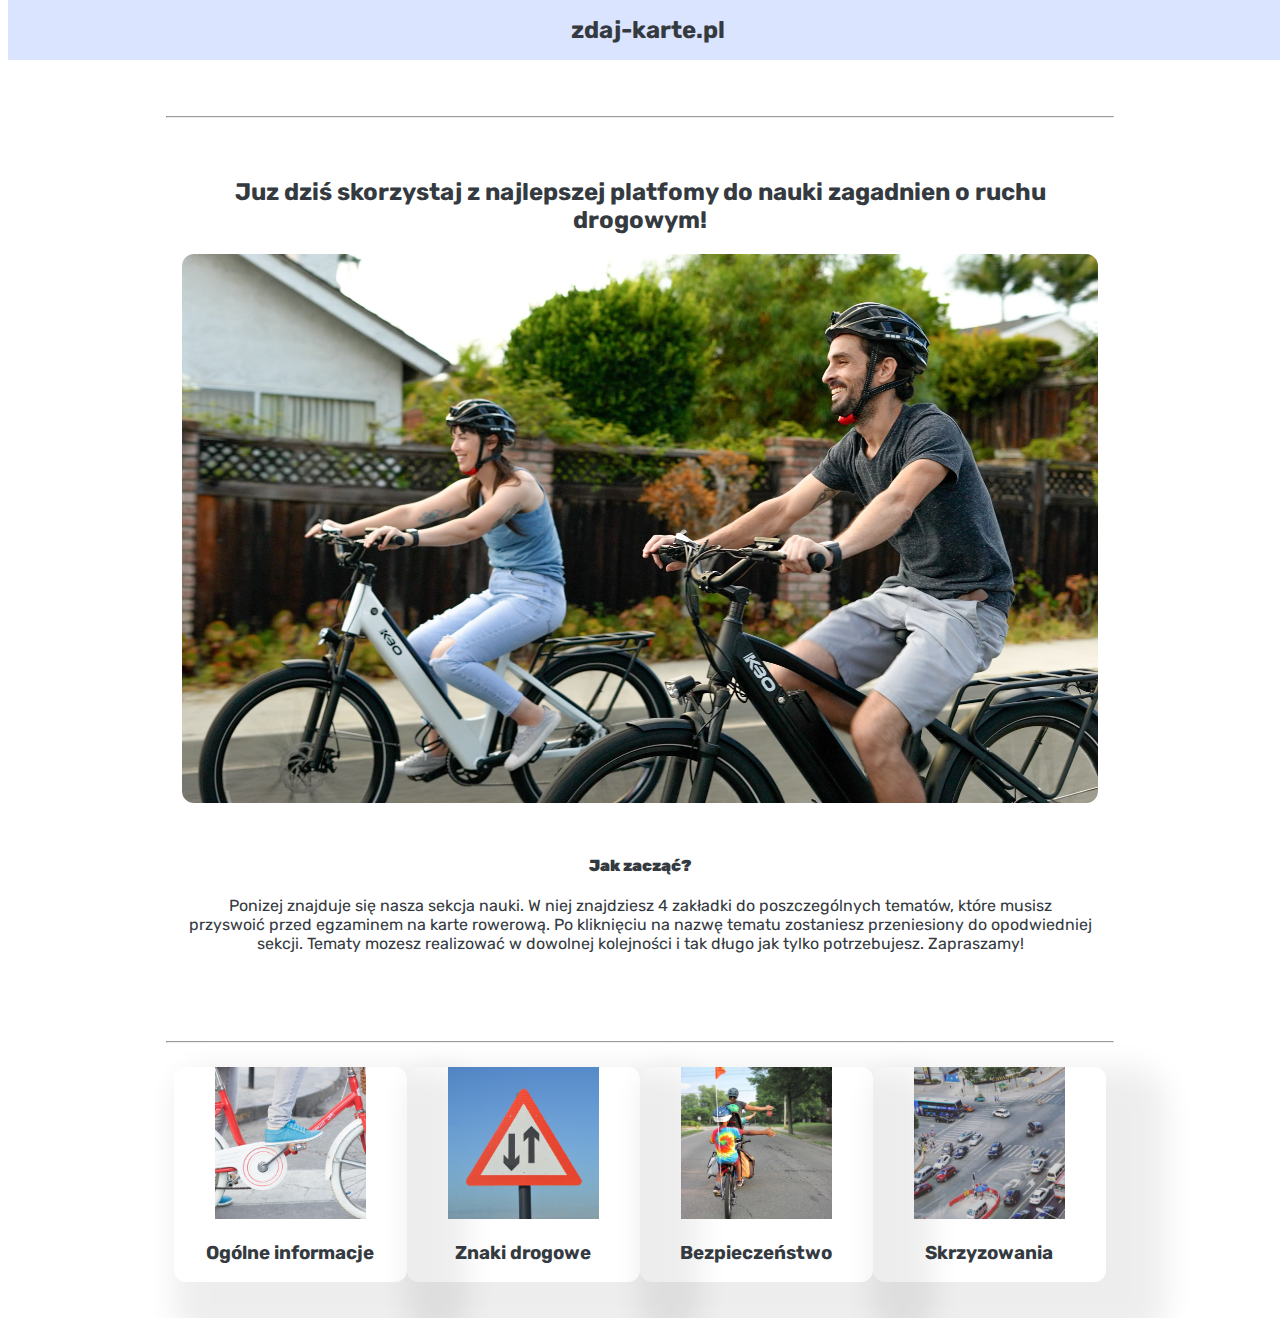
==== index.html @ ce8403a0 "pierwsze dodanie" ====
<!DOCTYPE html>
<html>
  <head>
    <title>zdaj-karte.pl</title>
    <meta charset="UTF-8" />
    <meta name="viewport" content="width=device-width, initial-scale=1" />
    <link rel="stylesheet" href="style.css" />
    <link
      href="https://fonts.googleapis.com/css2?family=Rubik:wght@400;500;600;700&display=swap"
      rel="stylesheet"
    />
  </head>
  <body>
    <!-- Górny pasek -->
    <div class="gorny_pasek">
      <div class="logo">
        <a href="index.html"
          ><div class="logo_link"><b>zdaj-karte.pl</b></div></a
        >
      </div>
    </div>

    <div class="kontener">
      <!-- Sekcja pierwsza -->
      <hr id="inf_przerwa" />
      <div class="informacja">
        <h2>
          Juz dziś skorzystaj z najlepszej platfomy do nauki zagadnien o ruchu
          drogowym!
        </h2>
        <img
          src="src/tlo.jpg"
          alt="Me"
          class="zdjecie"
          width="1200"
          height="533"
        />
        <div class="informacje_tekst">
          <h4><b>Jak zacząć?</b></h4>
          <p>
            Ponizej znajduje się nasza sekcja nauki. W niej znajdziesz 4
            zakładki do poszczególnych tematów, które musisz przyswoić przed
            egzaminem na karte rowerową. Po kliknięciu na nazwę tematu
            zostaniesz przeniesiony do opodwiedniej sekcji. Tematy mozesz
            realizować w dowolnej kolejności i tak długo jak tylko potrzebujesz.
            Zapraszamy!
          </p>
        </div>
      </div>
      <hr />

      <!-- Sekcja druga-->
      <div class="siatka_wyboru przestrzen_komorki" id="food">
        <div class="cztery-kol">
          <img src="src/ogolne_inf.jpg" alt="Sandwich" style="width: 70%" />
          <a href="ogolne.html"> <h3>Ogólne informacje</h3></a>
        </div>
        <div class="cztery-kol">
          <img src="src/znaki.jpg" alt="Steak" style="width: 70%" />
          <a href="znaki.html"> <h3>Znaki drogowe</h3></a>
        </div>
        <div class="cztery-kol">
          <img src="src/bezpieczenstwo.jpg" alt="Sandwich" style="width: 70%" />
          <a href="bezpieczenstwo.html"> <h3>Bezpieczeństwo</h3></a>
        </div>
        <div class="cztery-kol">
          <img src="src/skrzyzyzowania.jpg" alt="Steak" style="width: 70%" />
          <a href="skrzyzowania.html"> <h3>Skrzyzowania</h3></a>
        </div>
      </div>
    </div>
  </body>
</html>
---- style.css ----
/*--- OGÓLNE STYLE - nie ruszać!!! ---*/
html {
  box-sizing: border-box;
}
*,
*:before,
*:after {
  box-sizing: inherit;
}

body,
h1,
h2,
h3,
h4,
h5,
h6 {
  font-family: "Rubik", sans-serif;
  color: #343a40;
}

.kontener {
  transition: margin-left 0.4s;
  margin-left: auto;
  margin-right: auto;
  max-width: 980px;
  margin-top: 100px;
  padding: 8px 16px !important;
}

/*--- GÓRNY PASEK ---*/
.gorny_pasek {
  position: fixed;
  width: 100%;
  z-index: 1;
  top: 0;
}

.logo {
  background-color: #dbe4ff !important;
  font-size: 24px !important;
  margin: auto;
}

.logo_link {
  text-align: center !important;
  padding-top: 16px !important;
  padding-bottom: 16px !important;
}

/*--- CZEŚĆ INFORMACYJNA ---*/
.informacja {
  padding: 0.01em 16px;
  padding-top: 32px !important;
  padding-bottom: 32px !important;
  display: inline-block;
  width: auto;
  text-align: center !important;
}

.informacje_tekst {
  padding-top: 32px !important;
  padding-bottom: 32px !important;
}

/*--- CZĘŚĆ DRUGA --- */
.siatka_wyboru {
  padding-top: 16px !important;
  padding-bottom: 16px !important;
  display: inline-block;
  width: auto;
  text-align: center !important;
}

.przestrzen_komorki,
.przestrzen_komorki > .w3-half,
.przestrzen_komorki > .w3-third,
.przestrzen_komorki > .cztery-kol {
  padding: 0 8px;
}

.cztery-kol {
  float: left;
  width: 100%;
  box-shadow: 30px 30px 30px 30px rgba(0, 0, 0, 0.07);
  border-radius: 12px;
}

.zdjecie {
  max-width: 100%;
  height: auto;
  display: block;
  margin: auto;
  border-radius: 12px;
}

/*--- LINKI ---*/
h3:link {
  text-decoration: none;
  color: #343a40;
}

h3:hover {
  color: #5f3dc4;
  font-size: 110%;
}

a:link {
  text-decoration: none;
  color: #343a40;
}

a:hover {
  color: #5f3dc4;
  font-size: 110%;
}

/*--- RESPONSYWNOŚĆ - nie ruszać---*/
@media (min-width: 601px) {
  .cztery-kol {
    width: 24.99999%;
  }
  .w3-third {
    width: 33.33333%;
  }
  .w3-half {
    width: 49.99999%;
  }
}
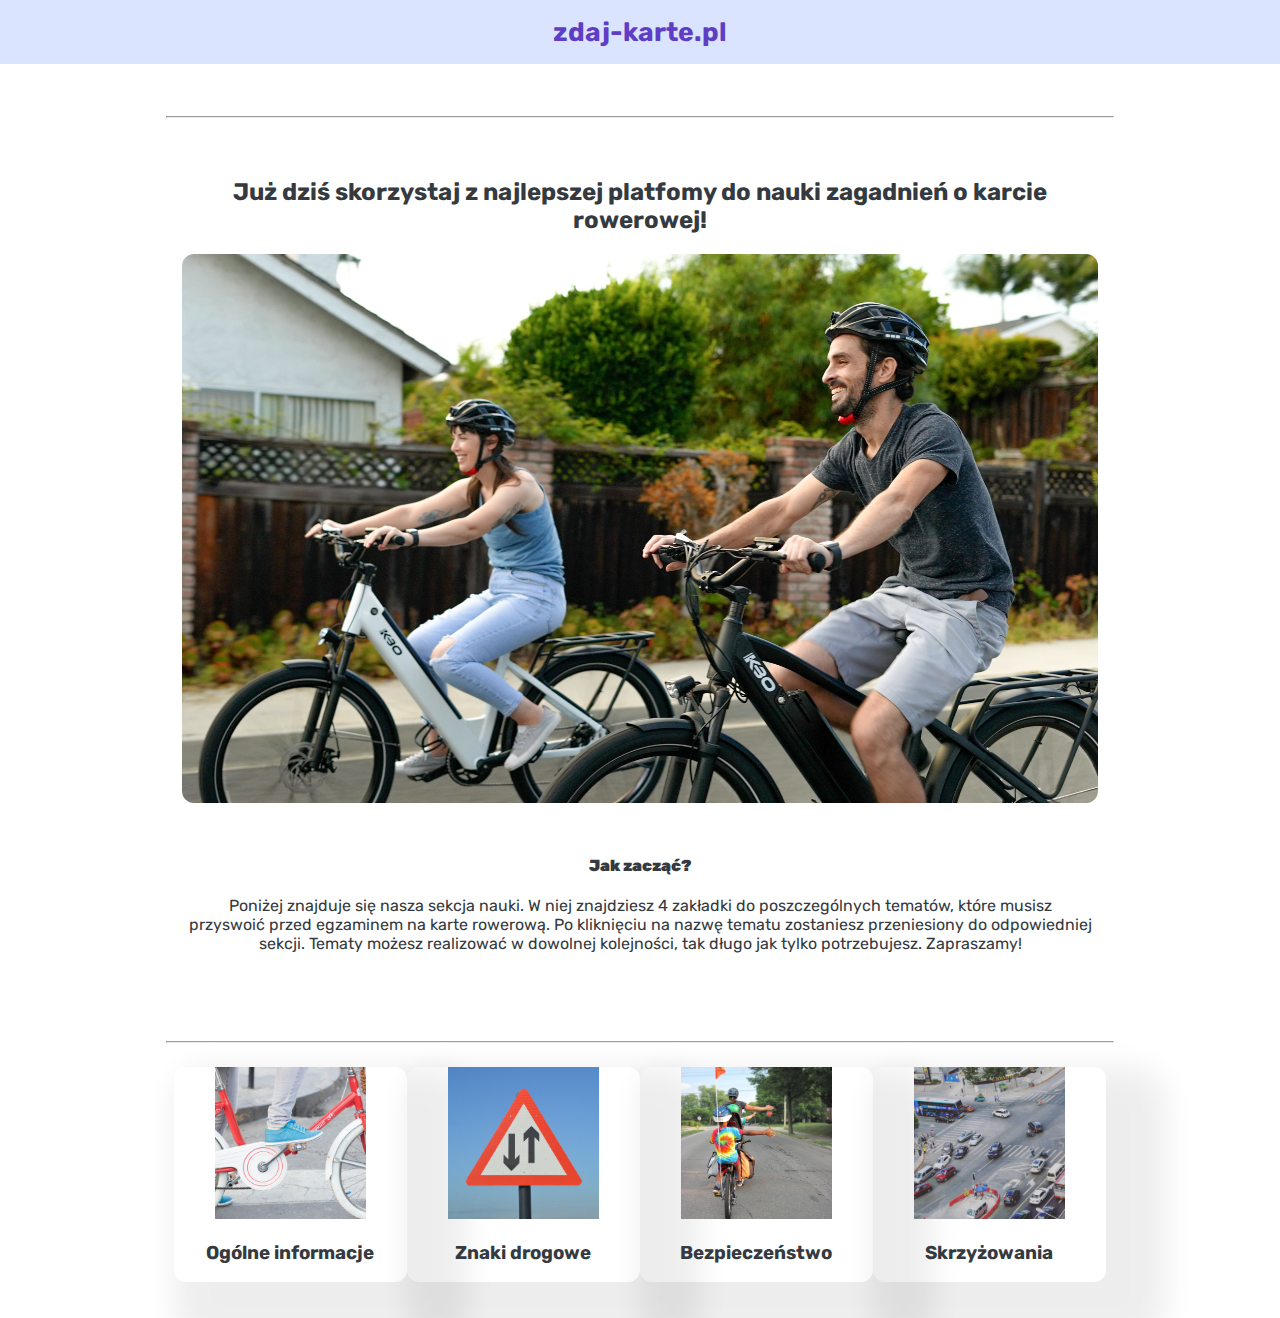
==== commit 810e46e1: "v1.2" ====
--- a/index.html
+++ b/index.html
@@ -25,8 +25,8 @@
       <hr id="inf_przerwa" />
       <div class="informacja">
         <h2>
-          Juz dziś skorzystaj z najlepszej platfomy do nauki zagadnien o ruchu
-          drogowym!
+          Już dziś skorzystaj z najlepszej platfomy do nauki zagadnień o karcie
+          rowerowej!
         </h2>
         <img
           src="src/tlo.jpg"
@@ -38,11 +38,11 @@
         <div class="informacje_tekst">
           <h4><b>Jak zacząć?</b></h4>
           <p>
-            Ponizej znajduje się nasza sekcja nauki. W niej znajdziesz 4
+            Poniżej znajduje się nasza sekcja nauki. W niej znajdziesz 4
             zakładki do poszczególnych tematów, które musisz przyswoić przed
             egzaminem na karte rowerową. Po kliknięciu na nazwę tematu
-            zostaniesz przeniesiony do opodwiedniej sekcji. Tematy mozesz
-            realizować w dowolnej kolejności i tak długo jak tylko potrzebujesz.
+            zostaniesz przeniesiony do odpowiedniej sekcji. Tematy możesz
+            realizować w dowolnej kolejności, tak długo jak tylko potrzebujesz.
             Zapraszamy!
           </p>
         </div>
@@ -65,7 +65,7 @@
         </div>
         <div class="cztery-kol">
           <img src="src/skrzyzyzowania.jpg" alt="Steak" style="width: 70%" />
-          <a href="skrzyzowania.html"> <h3>Skrzyzowania</h3></a>
+          <a href="skrzyzowania.html"> <h3>Skrzyżowania</h3></a>
         </div>
       </div>
     </div>
--- a/style.css
+++ b/style.css
@@ -31,6 +31,7 @@
 /*--- GÓRNY PASEK ---*/
 .gorny_pasek {
   position: fixed;
+  left: 0;
   width: 100%;
   z-index: 1;
   top: 0;
@@ -68,7 +69,7 @@
   padding-top: 16px !important;
   padding-bottom: 16px !important;
   display: inline-block;
-  width: auto;
+  width: 100%;
   text-align: center !important;
 }
 
@@ -92,6 +93,14 @@
   display: block;
   margin: auto;
   border-radius: 12px;
+}
+
+.zdjecie_ogolne_znak {
+  padding-top: 10px;
+  max-width: 100%;
+  height: auto;
+  display: block;
+  margin: auto;
 }
 
 /*--- LINKI ---*/
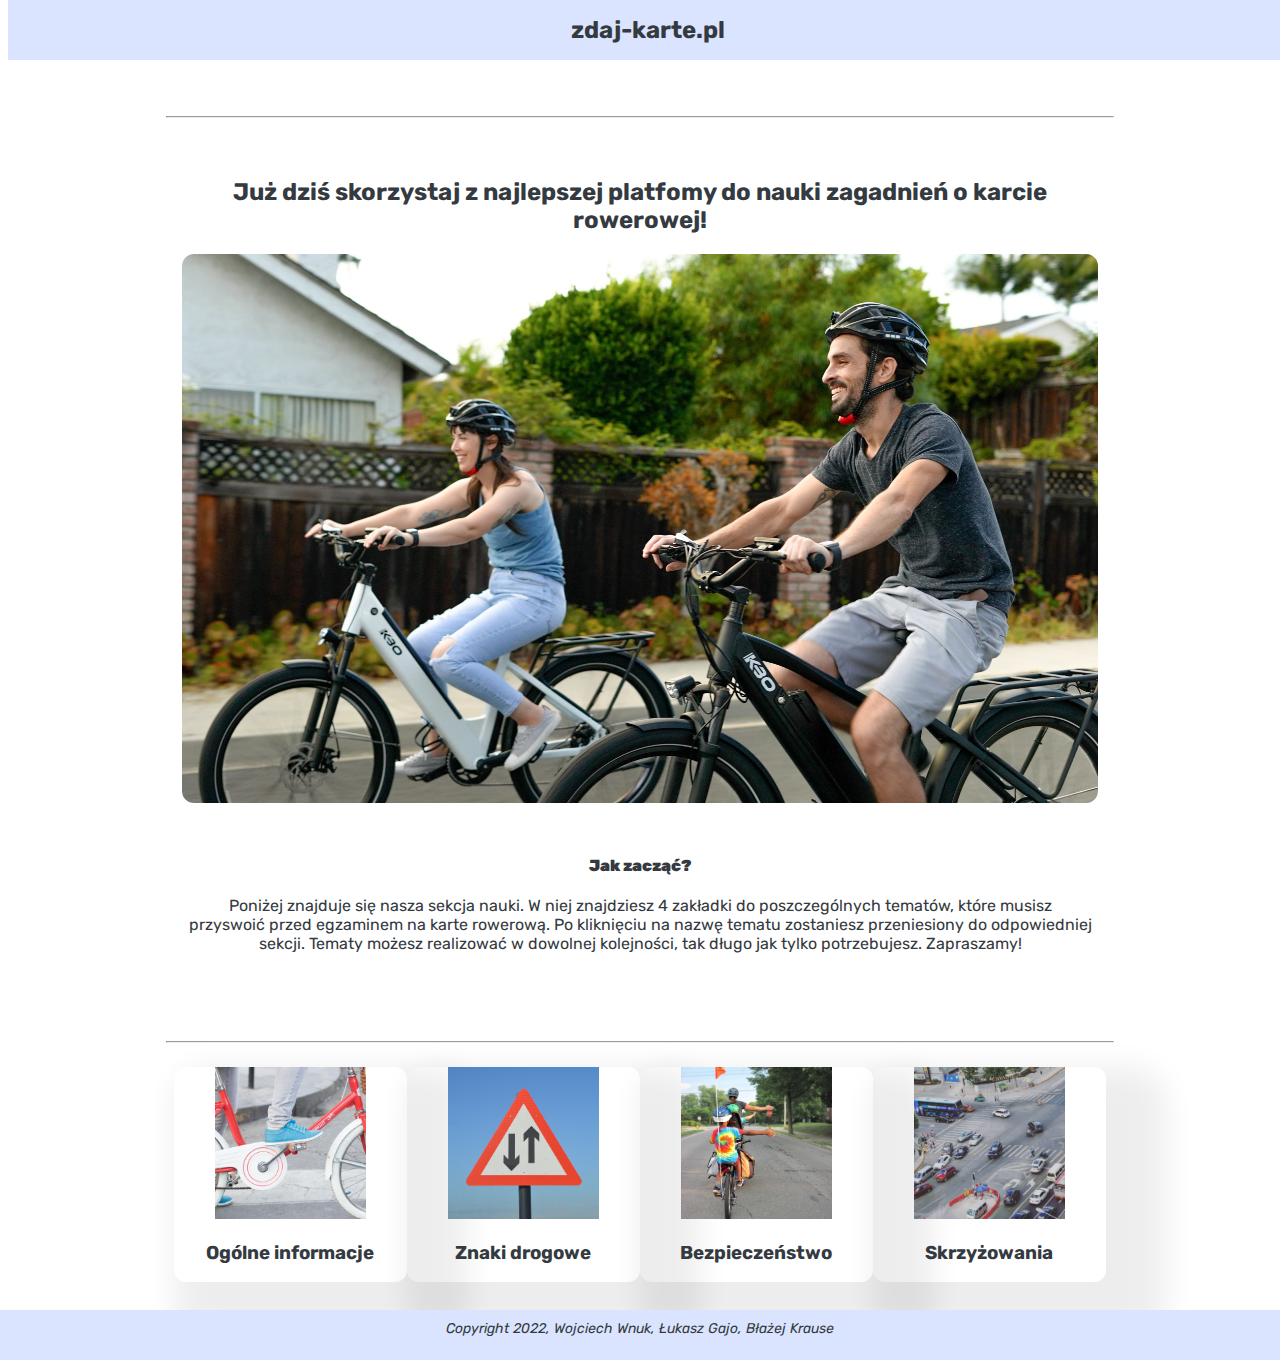
==== commit 821dc47d: "v3" ====
--- a/index.html
+++ b/index.html
@@ -70,4 +70,5 @@
       </div>
     </div>
   </body>
+  <footer>Copyright 2022, Wojciech Wnuk, Łukasz Gajo, Błażej Krause</footer>
 </html>
--- a/style.css
+++ b/style.css
@@ -14,7 +14,7 @@
 h3,
 h4,
 h5,
-h6 {
+h6 footer {
   font-family: "Rubik", sans-serif;
   color: #343a40;
 }
@@ -31,7 +31,6 @@
 /*--- GÓRNY PASEK ---*/
 .gorny_pasek {
   position: fixed;
-  left: 0;
   width: 100%;
   z-index: 1;
   top: 0;
@@ -79,8 +78,27 @@
 .przestrzen_komorki > .cztery-kol {
   padding: 0 8px;
 }
+.przestrzen_komorki > .trzy-kol {
+  padding: 0 8px;
+}
+.przestrzen_komorki > .dwie-kol {
+  padding: 0 8px;
+}
 
 .cztery-kol {
+  float: left;
+  width: 100%;
+  box-shadow: 30px 30px 30px 30px rgba(0, 0, 0, 0.07);
+  border-radius: 12px;
+}
+
+.trzy-kol {
+  float: left;
+  width: 100%;
+  box-shadow: 30px 30px 30px 30px rgba(0, 0, 0, 0.07);
+  border-radius: 12px;
+}
+.dwie-kol {
   float: left;
   width: 100%;
   box-shadow: 30px 30px 30px 30px rgba(0, 0, 0, 0.07);
@@ -129,6 +147,12 @@
   .cztery-kol {
     width: 24.99999%;
   }
+  .trzy-kol {
+    width: 33.33333%;
+  }
+  .dwie-kol {
+    width: 49.99999%;
+  }
   .w3-third {
     width: 33.33333%;
   }
@@ -136,3 +160,16 @@
     width: 49.99999%;
   }
 }
+
+footer {
+  font-size: 14px;
+  font-style: italic;
+  width: 100%;
+  height: 50px;
+  background: #dbe4ff;
+  text-align: center;
+  padding: 10px;
+  position: absolute;
+  bottom: -1;
+  left: 0;
+}
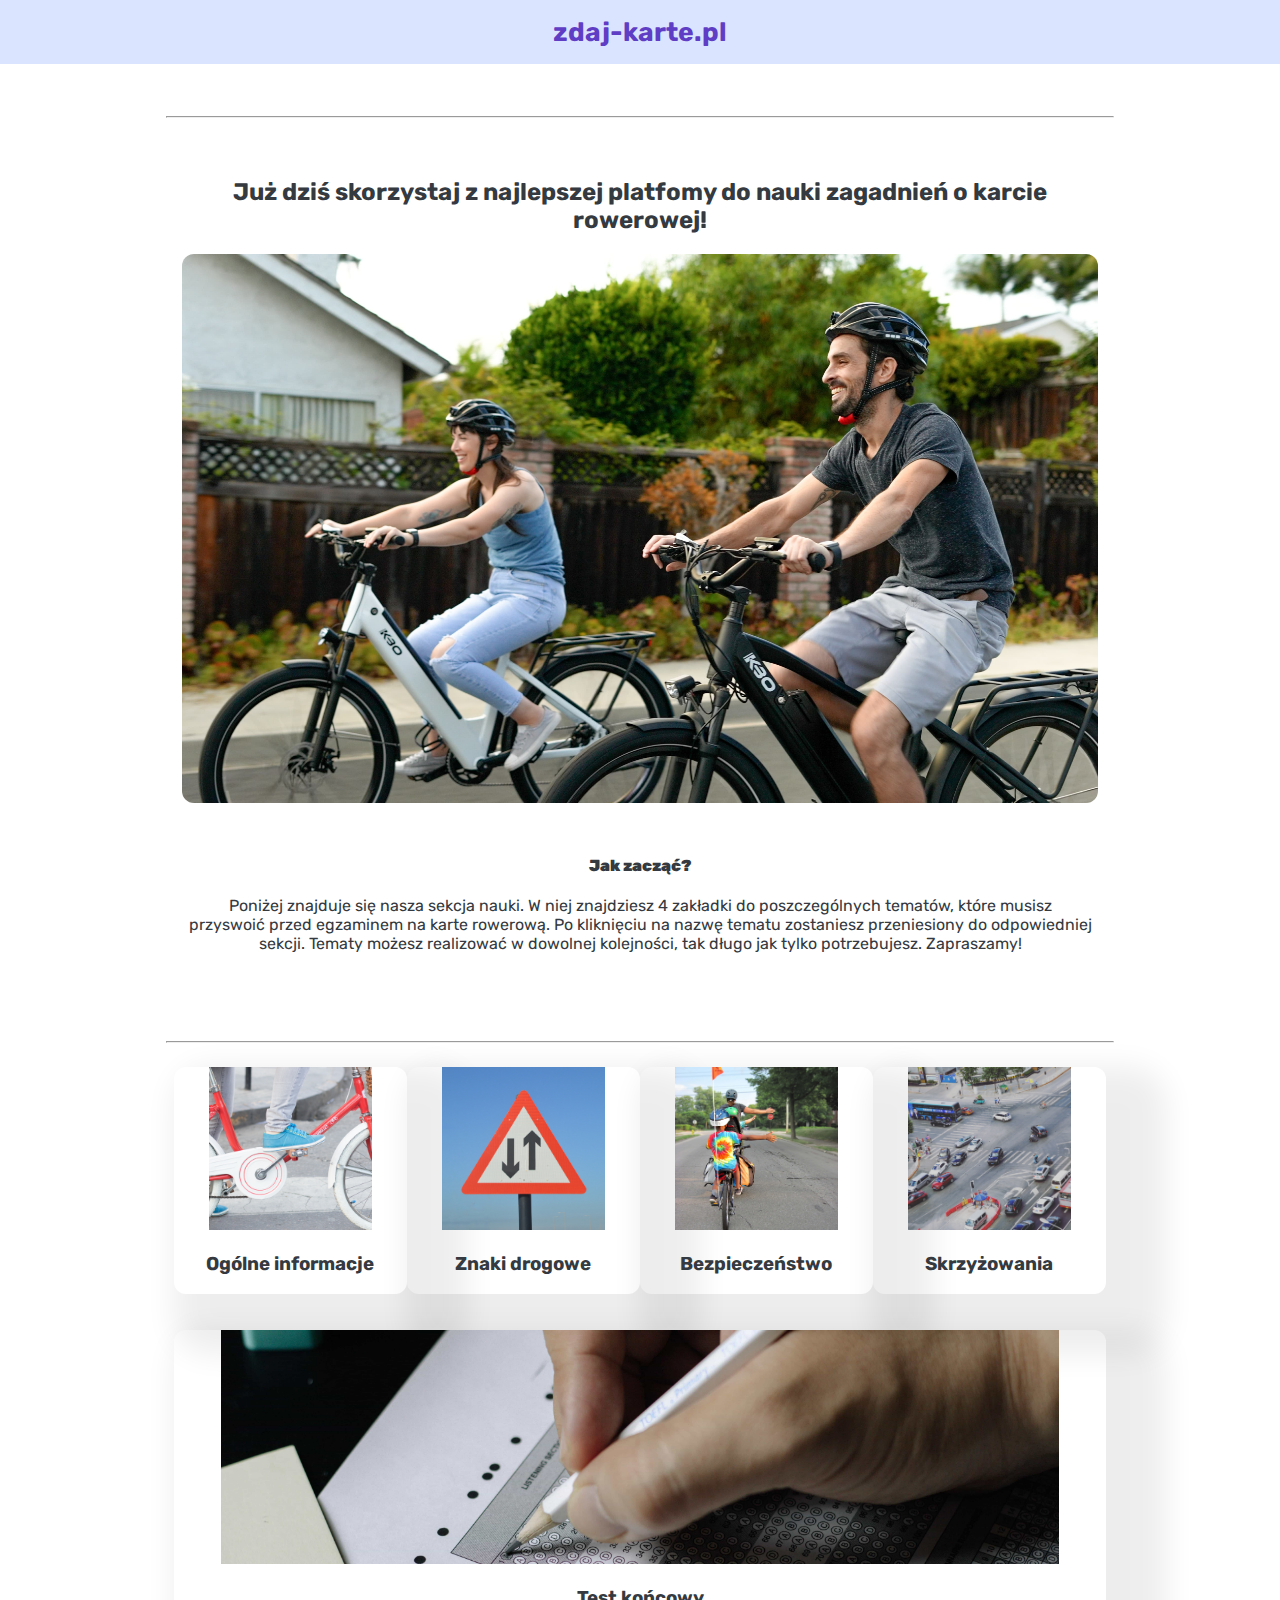
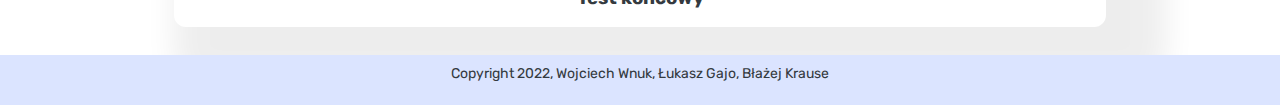
==== commit 7ec5e3ba: "v5" ====
--- a/index.html
+++ b/index.html
@@ -68,6 +68,12 @@
           <a href="skrzyzowania.html"> <h3>Skrzyżowania</h3></a>
         </div>
       </div>
+      <div class="siatka_wyboru przestrzen_komorki" id="food">
+        <div class="jedna-kol">
+          <img src="src/quiz.jpg" alt="Quiz" style="width: 90%" />
+          <a href="quiz.html"> <h3>Test końcowy</h3></a>
+        </div>
+      </div>
     </div>
   </body>
   <footer>Copyright 2022, Wojciech Wnuk, Łukasz Gajo, Błażej Krause</footer>
--- a/style.css
+++ b/style.css
@@ -34,6 +34,7 @@
   width: 100%;
   z-index: 1;
   top: 0;
+  left: 0;
 }
 
 .logo {
@@ -53,7 +54,6 @@
   padding: 0.01em 16px;
   padding-top: 32px !important;
   padding-bottom: 32px !important;
-  display: inline-block;
   width: auto;
   text-align: center !important;
 }
@@ -75,7 +75,7 @@
 .przestrzen_komorki,
 .przestrzen_komorki > .w3-half,
 .przestrzen_komorki > .w3-third,
-.przestrzen_komorki > .cztery-kol {
+.przestrzen_komorki > .cztery-kol .przestrzen_komorki > .jedna-kol {
   padding: 0 8px;
 }
 .przestrzen_komorki > .trzy-kol {
@@ -99,6 +99,13 @@
   border-radius: 12px;
 }
 .dwie-kol {
+  float: left;
+  width: 100%;
+  box-shadow: 30px 30px 30px 30px rgba(0, 0, 0, 0.07);
+  border-radius: 12px;
+}
+
+.jedna-kol {
   float: left;
   width: 100%;
   box-shadow: 30px 30px 30px 30px rgba(0, 0, 0, 0.07);
@@ -142,6 +149,16 @@
   font-size: 110%;
 }
 
+a.bibliografia:hover {
+  font-size: 100%;
+  color: #5f3dc4;
+}
+
+a.bibliografia {
+  text-decoration: underline;
+  color: #343a40;
+}
+
 /*--- RESPONSYWNOŚĆ - nie ruszać---*/
 @media (min-width: 601px) {
   .cztery-kol {
@@ -153,6 +170,11 @@
   .dwie-kol {
     width: 49.99999%;
   }
+
+  .jedna-kol {
+    width: 100%;
+  }
+
   .w3-third {
     width: 33.33333%;
   }
@@ -163,7 +185,6 @@
 
 footer {
   font-size: 14px;
-  font-style: italic;
   width: 100%;
   height: 50px;
   background: #dbe4ff;
@@ -173,3 +194,161 @@
   bottom: -1;
   left: 0;
 }
+
+/*----- PRZESTRZE QUIZU ------*/
+.quiz-space {
+  max-width: 700px;
+  background-color: #fff;
+  margin: 40px auto;
+  padding: 30px;
+  box-shadow: 30px 30px 30px 30px rgba(0, 0, 0, 0.07);
+  border-radius: 12px;
+}
+.quiz-space::before,
+.quiz-space::after {
+  content: "";
+  clear: both;
+  display: table;
+}
+.quiz-space.hide {
+  display: none;
+}
+.quiz-naglowek h3 {
+  font-size: 18px;
+  color: #343a40;
+}
+.quiz-naglowek p {
+  font-size: 16px;
+  margin-bottom: 10px;
+  color: #343a40;
+}
+.quiz-naglowek p span {
+  font-weight: 500;
+}
+.quiz-naglowek .przycisk {
+  margin-top: 20px;
+}
+.przycisk {
+  padding: 15px 45px;
+  background-color: #5f3dc4;
+  color: #fff;
+  border: none;
+  border-radius: 5px;
+  font-family: "Rubik", sans-serif;
+  font-size: 16px;
+  cursor: pointer;
+  display: inline-block;
+}
+.quiz-gra .numer,
+.quiz-gra .polecenie,
+.quiz-gra .odpowiedzi,
+.quiz-gra .nastepne-pytanie-przycisk {
+  width: 100%;
+  float: left;
+}
+.quiz-gra .numer {
+  font-size: 18px;
+  color: #5f3dc4;
+  font-weight: 600;
+  border-bottom: 1px solid #ccc;
+  padding-bottom: 10px;
+}
+.quiz-gra .polecenie {
+  font-size: 22px;
+  color: #343a40;
+  line-height: 28px;
+
+  padding: 20px 0;
+  margin: 0;
+}
+.quiz-gra .polecenie img {
+  max-width: 100%;
+  display: block;
+  margin-top: 15px;
+}
+.quiz-gra .odpowiedzi .option {
+  background-color: #ccc;
+  padding: 15px;
+  font-size: 16px;
+  line-height: 22px;
+  color: #343a40;
+  border-radius: 5px;
+  margin-bottom: 10px;
+  cursor: pointer;
+  text-transform: capitalize;
+  opacity: 0;
+  animation: pokazOdp 0.3s ease forwards;
+  position: relative;
+  overflow: hidden;
+}
+.quiz-gra .odpowiedzi .option.odpowiedziane {
+  pointer-events: none;
+}
+@keyframes pokazOdp {
+  0% {
+    opacity: 0;
+  }
+  100% {
+    opacity: 1;
+  }
+}
+.quiz-gra .odpowiedzi .option.bledna::before,
+.quiz-gra .odpowiedzi .option.poprawna::before {
+  content: "";
+  position: absolute;
+  left: 0;
+  top: 0;
+  height: 100%;
+  width: 100%;
+  background-color: green;
+  z-index: -1;
+}
+.quiz-gra .odpowiedzi .option.bledna::before {
+  background-color: red;
+}
+.quiz-gra .odpowiedzi .option.bledna,
+.quiz-gra .odpowiedzi .option.poprawna {
+  color: #fff;
+}
+.quiz-gra .przycisk {
+  margin: 15px 0;
+}
+
+/*------ WYNIKI ------*/
+.wynik {
+  text-align: center;
+}
+.wynik.hide {
+  display: none;
+}
+.wynik h1 {
+  font-size: 36px;
+  line-height: 42px;
+  color: #5f3dc4;
+}
+.wynik table {
+  width: 100%;
+  border-collapse: collapse;
+  margin: 30px 0;
+}
+.wynik table td {
+  border: 1px solid #ccc;
+  padding: 8px 15px;
+  font-weight: 500;
+  color: #343a40;
+  width: 50%;
+  text-align: left;
+  font-size: 18px;
+}
+.wynik .przycisk {
+  margin-right: 20px;
+}
+
+@media (max-width: 767px) {
+  .wynik .przycisk {
+    margin-bottom: 15px;
+  }
+  body {
+    padding: 15px;
+  }
+}
